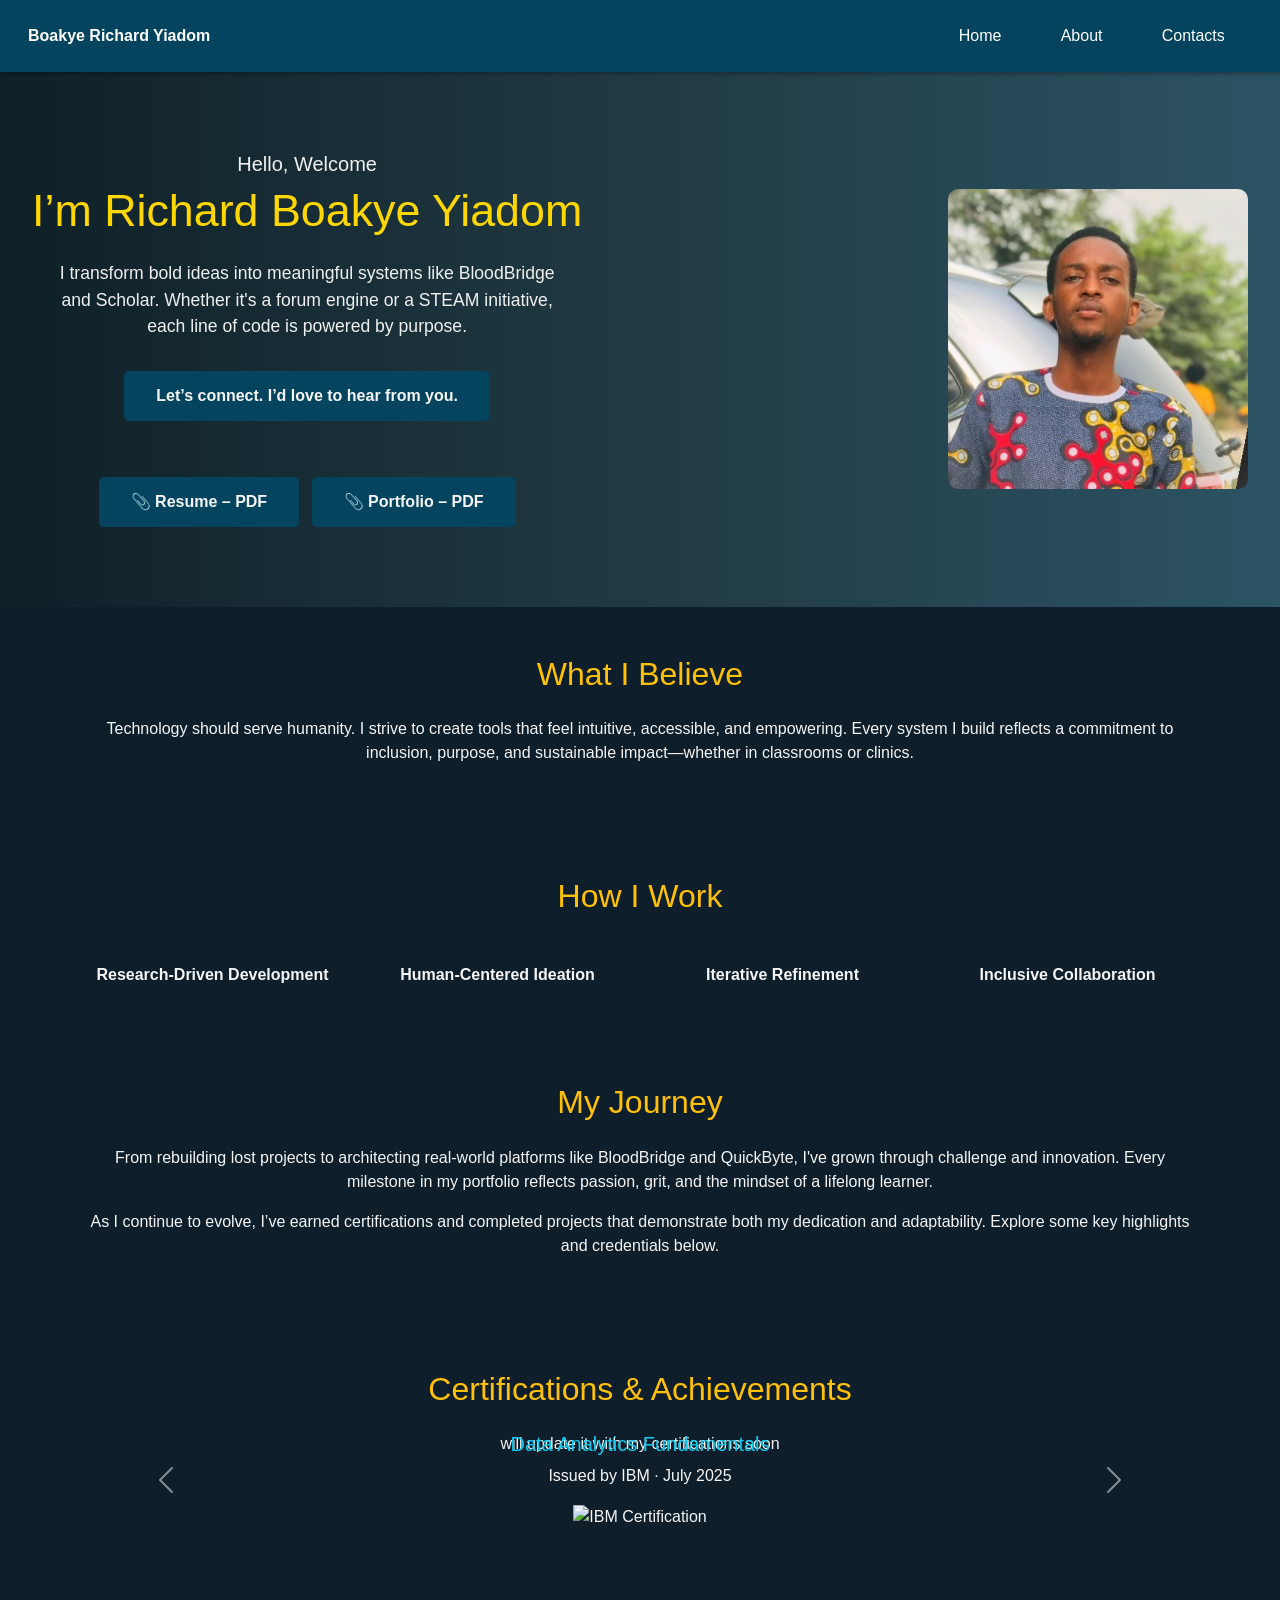
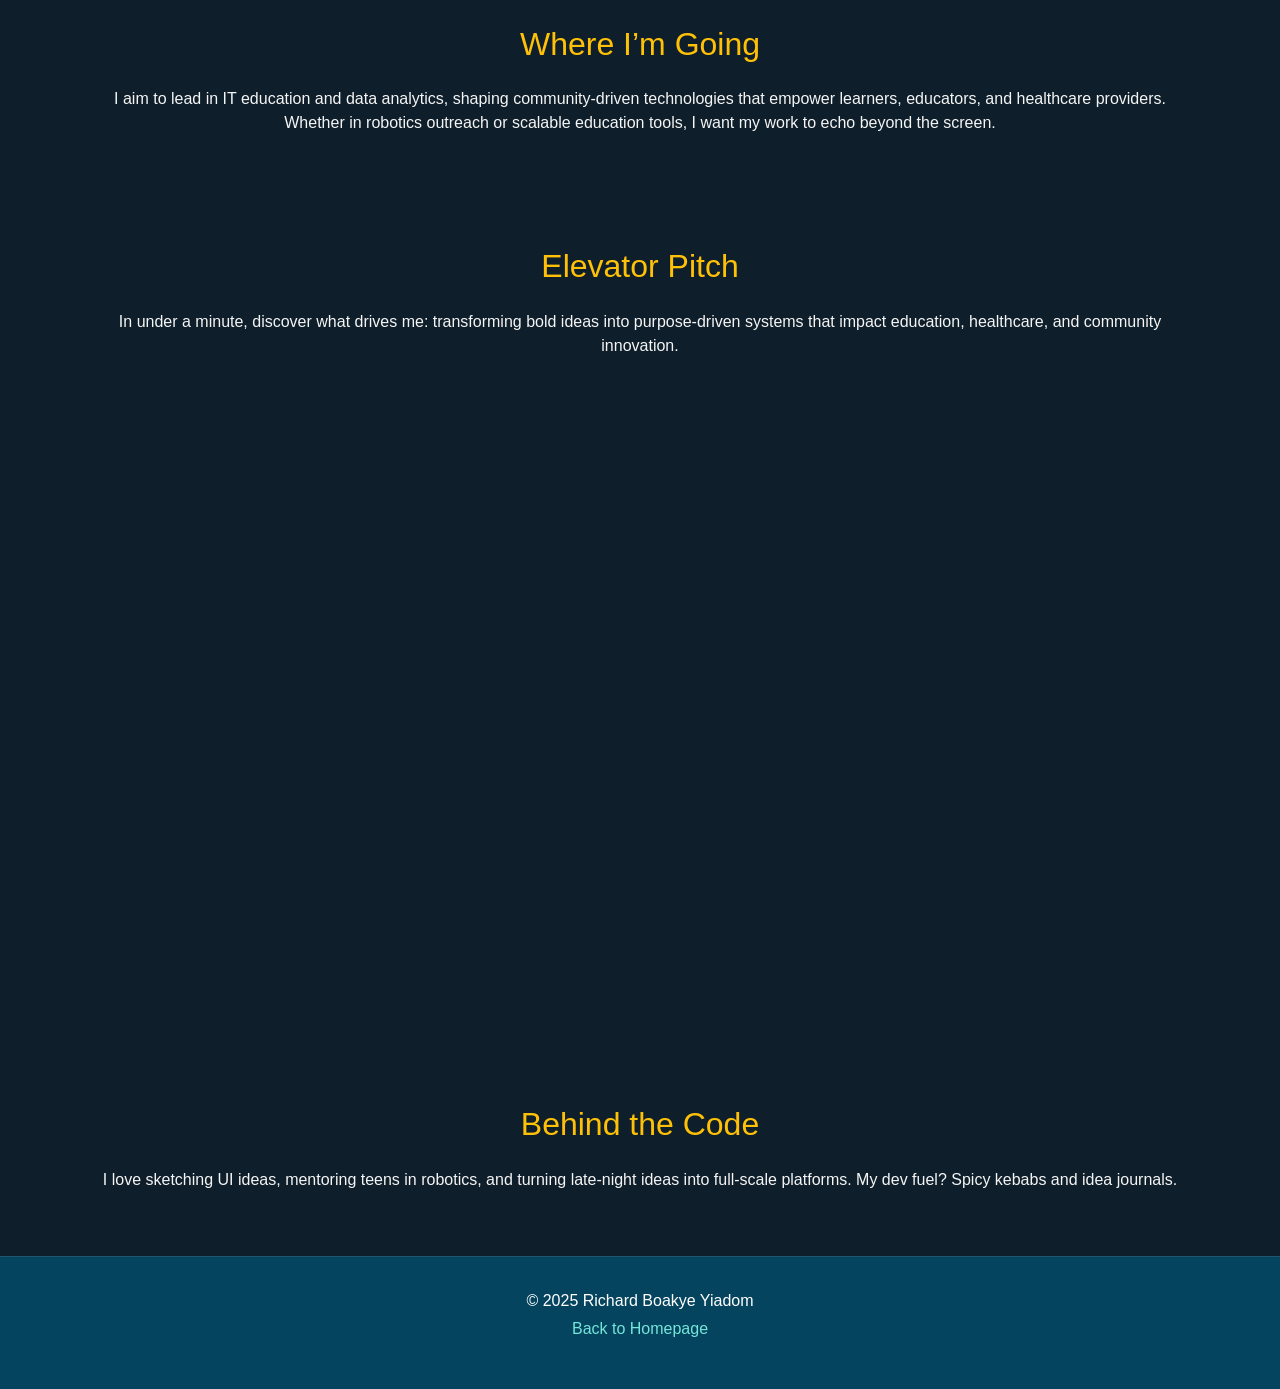
==== About.html @ fe591101 "Update About.html" ====
<!DOCTYPE html>
<html lang="en">
<head>
  <meta charset="UTF-8">
  <title>Richard Boakye Yiadom</title>
  <!-- Styles -->
  <link rel="stylesheet" href="style.css">
  <link rel="stylesheet" href="https://cdn.jsdelivr.net/npm/bootstrap@5.3.0/dist/css/bootstrap.min.css">
  <link rel="stylesheet" href="https://cdnjs.cloudflare.com/ajax/libs/font-awesome/6.0.0/css/all.min.css">
  <style>
    body {
      background-color: #0E1E2A;
      color: #F5F5F5;
      font-family: 'Segoe UI', sans-serif;
    }
    .navbar a {
      color: #F5F5F5;
      margin-right: 1.2em;
      text-decoration: none;
    }
    .hero {
      display: flex;
      justify-content: space-between;
      align-items: center;
      padding: 4em 2em;
      flex-wrap: wrap;
    }
    .hero img {
      max-width: 300px;
      border-radius: 10px;
    }
    .hero h1 {
      font-size: 2.8em;
      color: #FFD700;
    }
    .hero p {
      font-size: 1.1em;
      max-width: 500px;
    }
    .btn-custom {
      background-color: #FFD700;
      color: #0E1E2A;
      padding: 0.7em 1.5em;
      border: none;
      margin-top: 1em;
    }

    /* Consistent font family for the entire page */
body, h1, h2, h3, h4, h5, h6, p, button, a {
  font-family: 'Segoe UI', sans-serif;
}

/* Normalize font sizes */
h1 { font-size: 2.5rem; }
h2 { font-size: 2rem; }
h3 { font-size: 1.75rem; }
h4 { font-size: 1.5rem; }
h5 { font-size: 1.25rem; }
p, .lead { font-size: 1rem; }

/* Buttons and navbar links */
button, .btn-custom, .navbar a {
  font-size: 1rem;
}

  </style>
</head>

<body>
  <!-- Navigation Bar -->
  <nav class="navbar navbar-expand-lg" style="background-color: #05445E; padding: 1em;">
    <div class="container-fluid">
      <a class="navbar-brand text-white fw-bold" href="index.html">Boakye Richard Yiadom</a>
      <ul class="navbar-nav ms-auto d-flex flex-row gap-4">
        <li class="nav-item"><a class="nav-link text-white" href="index.html">Home</a></li>
        <li class="nav-item"><a class="nav-link text-white" href="About.html">About</a></li>
        <li class="nav-item"><a class="nav-link text-white" href="Contacts.html">Contacts</a></li>
      </ul>
    </div>
  </nav>
  
  <!-- Hero Section -->
<section class="hero" style="padding: 5em 2em; background: linear-gradient(to right, #0F2027, #203A43, #2C5364); color: #F0F0F0; text-align: center;">
  <div>
  <h5>Hello, Welcome</h5>
  <h1>I’m Richard Boakye Yiadom</h1>
  <p>I transform bold ideas into meaningful systems like BloodBridge and Scholar. Whether it's a forum engine or a STEAM initiative, each line of code is powered by purpose.</p>
  <a href="Contacts.html" class="btn btn-custom">Let’s connect. I’d love to hear from you.</a>

  
  <!-- Download Buttons -->
  <div style="margin-top: 1.5em;">
    <a href="downloads/Boakye Richard CV.pdf" class="btn btn-custom" download>
      📎 Resume – PDF
    </a>
    <a href="downloads/Richard_Yiadom_Portfolio.pdf" class="btn btn-custom ms-2" download>
      📎 Portfolio – PDF
    </a>
  </div>
</div>

    <div>
      <img src="images/profile_pic2.jpg" alt="Richard Boakye Yiadom">
    </div>
  </section>

  <section class="container py-5">
  <h2 class="text-warning text-center mb-4">What I Believe</h2>
  <p class="text-center">
    Technology should serve humanity. I strive to create tools that feel intuitive, accessible, and empowering. Every system I build reflects a commitment to inclusion, purpose, and sustainable impact—whether in classrooms or clinics.
  </p>
</section>
<!-- Load Feather Icons and Animate.css -->
<link rel="stylesheet" href="https://cdnjs.cloudflare.com/ajax/libs/animate.css/4.1.1/animate.min.css">
<script src="https://unpkg.com/feather-icons"></script>

<section class="container py-5">
  <h2 class="text-warning text-center mb-4">How I Work</h2>
  <div class="row text-center">
    <div class="col-md-3 animate__animated animate__fadeInUp">
      <i data-feather="search" style="width: 48px; height: 48px;" class="text-info mb-2"></i><br>
      <strong>Research-Driven Development</strong>
    </div>
    
    <div class="col-md-3 animate__animated animate__fadeInUp animate__delay-1s">
      <i data-feather="user" style="width: 48px; height: 48px;" class="text-info mb-2"></i><br>
      <strong>Human-Centered Ideation</strong>
    </div>

    <div class="col-md-3 animate__animated animate__fadeInUp animate__delay-2s">
      <i data-feather="tool" style="width: 48px; height: 48px;" class="text-info mb-2"></i><br>
      <strong>Iterative Refinement</strong>
    </div>
    <div class="col-md-3 animate__animated animate__fadeInUp animate__delay-3s">
      <i data-feather="users" style="width: 48px; height: 48px;" class="text-info mb-2"></i><br>
      <strong>Inclusive Collaboration</strong>
    </div>
  </div>
</section>



  <section class="container py-5">
  <h2 class="text-warning text-center mb-4">My Journey</h2>
  <p class="text-center">
    From rebuilding lost projects to architecting real-world platforms like BloodBridge and QuickByte, I've grown through challenge and innovation. Every milestone in my portfolio reflects passion, grit, and the mindset of a lifelong learner.
  </p>
  <p class="text-center mt-3">
    As I continue to evolve, I’ve earned certifications and completed projects that demonstrate both my dedication and adaptability. Explore some key highlights and credentials below.
  </p>
</section>

  <section class="container py-5">
  <h2 class="text-warning text-center mb-4">Certifications & Achievements</h2>
  <div id="certCarousel" class="carousel slide" data-bs-ride="carousel">
    <div class="carousel-inner text-center">

      <!-- Certification 1 -->
      <div class="carousel-item active">
        <h5 class="text-info">Data Analytics Fundamentals</h5>
        <p>Issued by IBM · July 2025</p>
        <img src="images/ibm-cert.png" alt="IBM Certification" style="max-height: 150px;">
      </div>

      <!-- Certification 2 -->
      <div class="carousel-item">
        <h5 class="text-info">Responsive Web Design</h5>
        <p>Issued by FreeCodeCamp · June 2025</p>
        <img src="images/fcc-cert.png" alt="FreeCodeCamp Certification" style="max-height: 150px;">
      </div>

      <!-- Certification 3 -->
      <div class="carousel-item">
        <h5 class="text-info">Power BI for Beginners</h5>
        <p>Issued by Microsoft · May 2025</p>
        <img src="images/ms-cert.png" alt="Microsoft Certification" style="max-height: 150px;">
      </div>

<!-- Certifications -->  will update it with my certifications soon


      
    </div>

    <!-- Carousel controls -->
    <button class="carousel-control-prev" type="button" data-bs-target="#certCarousel" data-bs-slide="prev">
      <span class="carousel-control-prev-icon"></span>
    </button>
    <button class="carousel-control-next" type="button" data-bs-target="#certCarousel" data-bs-slide="next">
      <span class="carousel-control-next-icon"></span>
    </button>
  </div>
</section>


  
<section class="container py-5">
  <h2 class="text-warning text-center mb-4">Where I’m Going</h2>
  <p class="text-center">
    I aim to lead in IT education and data analytics, shaping community-driven technologies that empower learners, educators, and healthcare providers. Whether in robotics outreach or scalable education tools, I want my work to echo beyond the screen.
  </p>
</section>

<section class="container py-5 text-center">
  <h2 class="text-warning mb-4">Elevator Pitch</h2>
  <p class="lead mb-4">
    In under a minute, discover what drives me: transforming bold ideas into purpose-driven systems that impact education, healthcare, and community innovation.
  </p>
  <div class="ratio ratio-16x9">
    <iframe 
      src="https://www.youtube.com/embed/YOUR_VIDEO_ID" 
      title="Elevator Pitch Video" 
      frameborder="0" 
      allow="accelerometer; autoplay; clipboard-write; encrypted-media; gyroscope; picture-in-picture" 
      allowfullscreen>
    </iframe>
  </div>
</section>


  <section class="container py-5 text-center">
  <h2 class="text-warning mb-4">Behind the Code</h2>
  <p>I love sketching UI ideas, mentoring teens in robotics, and turning late-night ideas into full-scale platforms. My dev fuel? Spicy kebabs and idea journals.</p>
</section>

  <!-- Footer -->
  <footer style="background-color: #05445E; color: white; text-align: center; padding: 2em;">
    <p class="mb-1">&copy; 2025 Richard Boakye Yiadom</p>
    <p><a href="index.html" style="color: #75E6DA;">Back to Homepage</a></p>
  </footer>

  <!-- Activate Feather Icons -->
<script>
  feather.replace();
</script>
</body>
</html>
---- style.css ----
/* General Layout */
body {
  background-color: #0E1E2A;
  color: #F5F5F5;
  font-family: 'Segoe UI', sans-serif;
  margin: 0;
  padding: 0;
}

/* Navigation Bar */
.navbar {
  background-color: #1A1A2E;
  padding: 1em 2em;
  display: flex;
  justify-content: space-between;
  align-items: center;
  box-shadow: 0 2px 4px rgba(0,0,0,0.3);
}

.navbar h2 {
  color: #FFD700;
  font-size: 1.6em;
  margin: 0;
}

.navbar ul {
  display: flex;
  list-style: none;
  gap: 1.5em;
  margin: 0;
  padding: 0;
}

.navbar a {
  color: #F5F5F5;
  text-decoration: none;
  font-weight: 500;
  transition: color 0.3s ease;
}

.navbar a:hover {
  color: #FFD700;
}

/* Hero Section */
.hero {
  display: flex;
  justify-content: space-between;
  align-items: center;
  flex-wrap: wrap;
  padding: 4em 2em;
  background: linear-gradient(to right, #D4F1F4, #75E6DA);
  color: #05445E;
  text-align: center;
}

.hero h1 {
  font-size: 2.8em;
  margin-bottom: 0.5em;
  color: #05445E;
}

.hero p {
  font-size: 1.2em;
  max-width: 700px;
  margin: auto;
}

.hero a.btn-custom {
  background-color: #05445E;
  color: #F5F5F5;
  padding: 0.8em 2em;
  border-radius: 5px;
  font-weight: 600;
  margin-top: 2em;
  display: inline-block;
  text-decoration: none;
  transition: background-color 0.3s ease;
}

.hero a.btn-custom:hover {
  background-color: #022f3f;
}

/* Projects Section */
.projects {
  padding: 4em 2em;
}

.projects h2 {
  color: #FFD700;
  margin-bottom: 2em;
}

.card {
  background-color: #112D4E;
  color: #F5F5F5;
}

.card .btn-outline-primary {
  color: #FFD700;
  border-color: #FFD700;
}

.card .btn-outline-primary:hover {
  background-color: #FFD700;
  color: #0E1E2A;
}

/* Skills Section */
.skills {
  padding: 3em 2em;
  background-color: #0E1E2A;
}

.skills h2 {
  color: #FFD700;
  margin-bottom: 1em;
}

.skills div span {
  display: inline-block;
  margin: 0.5em 1em;
  padding: 0.5em 1.2em;
  background-color: #1A1A2E;
  border-radius: 5px;
  font-weight: 500;
}

/* Footer */
footer {
  background-color: #1A1A2E;
  color: #F5F5F5;
  text-align: center;
  padding: 2em 1em;
  border-top: 1px solid rgba(255,255,255,0.1);
}

footer a {
  color: #75E6DA;
  text-decoration: none;
}

footer a:hover {
  color: #FFD700;
}

.social-icons a {
  color: #F5F5F5;
  margin: 0 0.6em;
  font-size: 1.2em;
  transition: color 0.3s ease;
}

.social-icons a:hover {
  color: #FFD700;
}
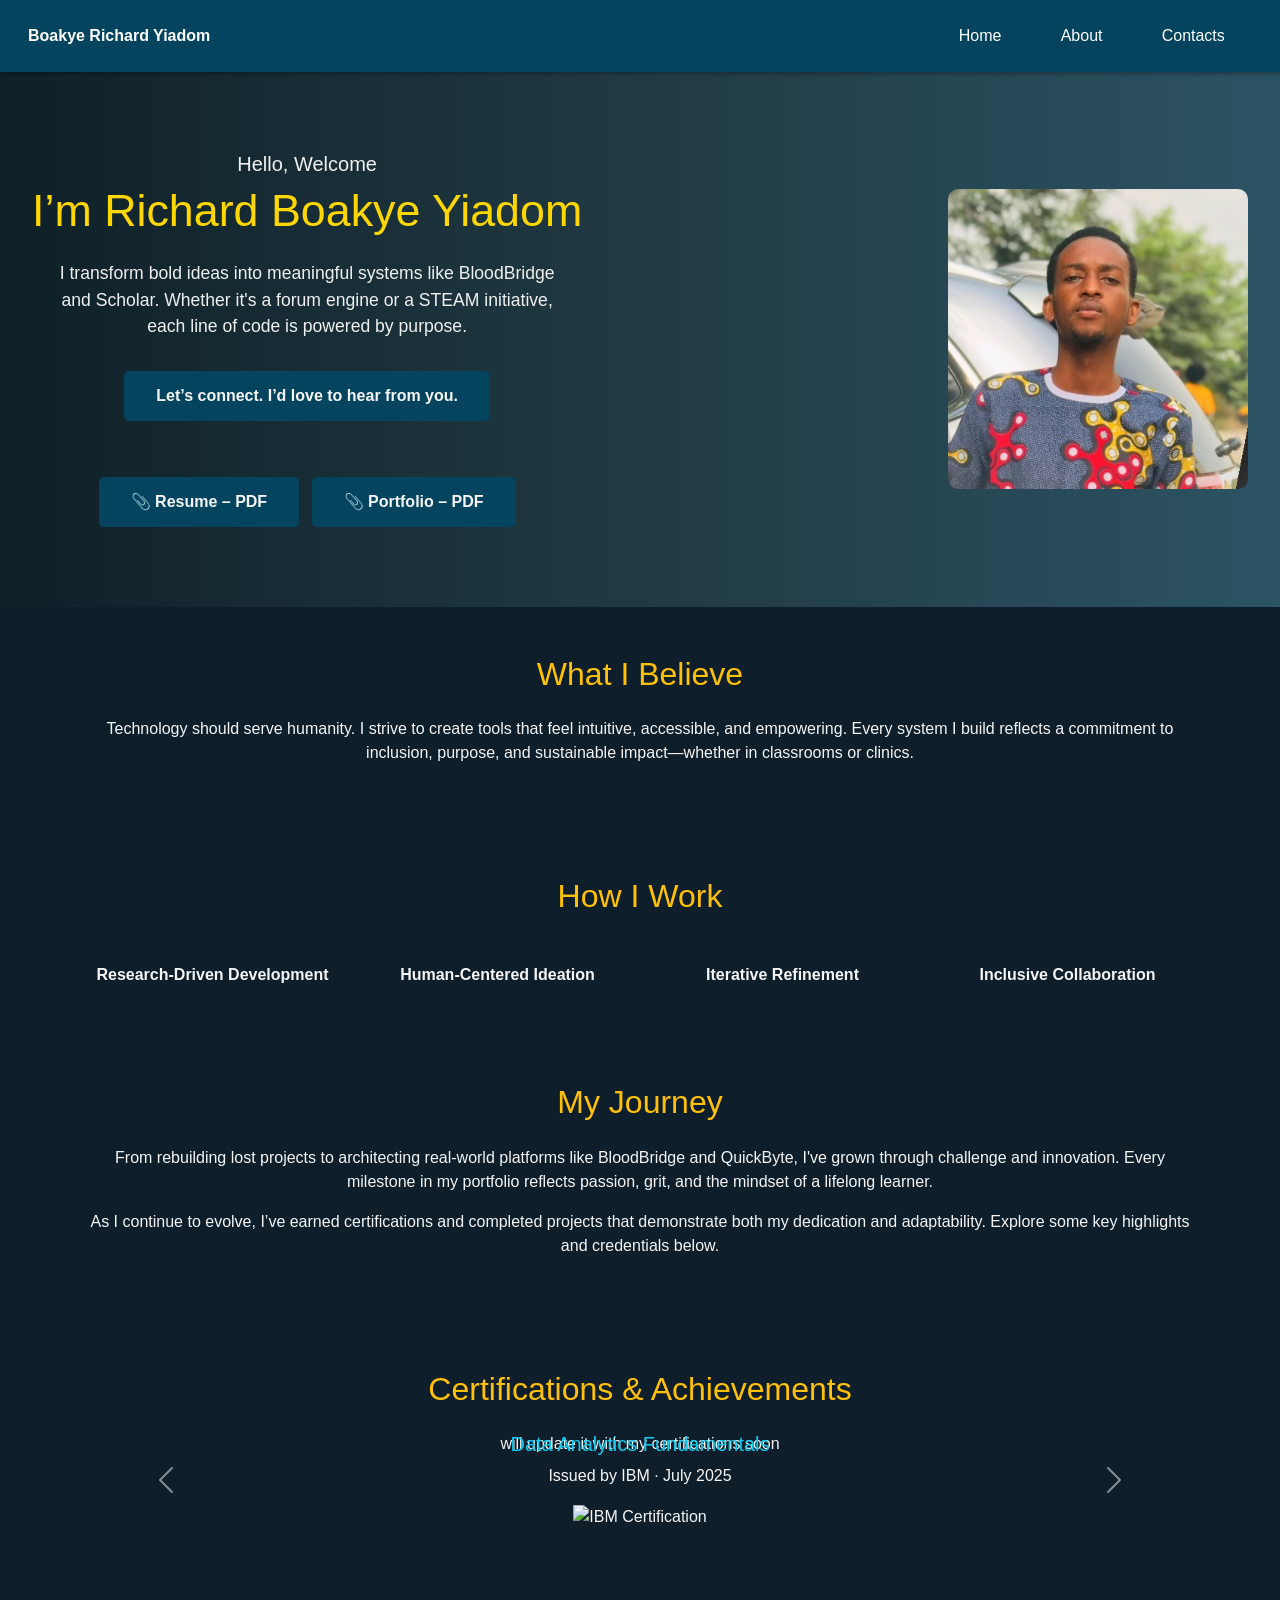
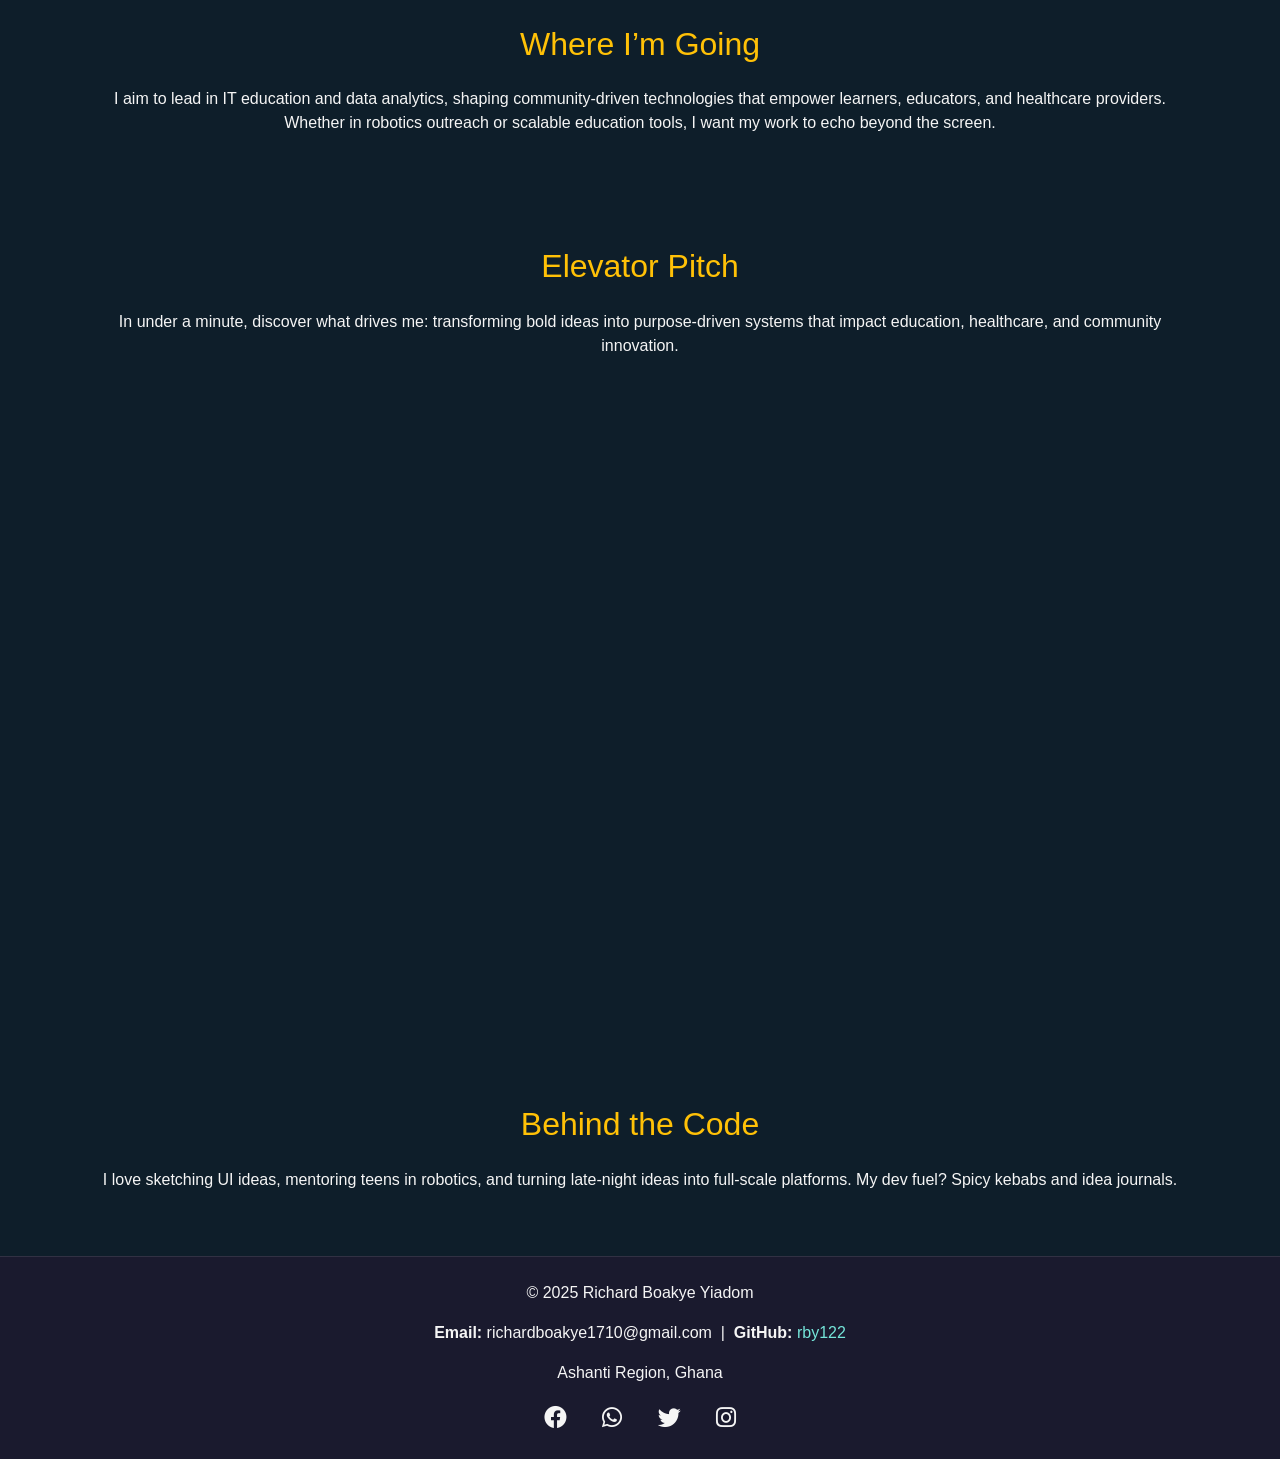
==== commit 153c3d41: "Update About.html" ====
--- a/About.html
+++ b/About.html
@@ -224,10 +224,27 @@
 </section>
 
   <!-- Footer -->
-  <footer style="background-color: #05445E; color: white; text-align: center; padding: 2em;">
-    <p class="mb-1">&copy; 2025 Richard Boakye Yiadom</p>
-    <p><a href="index.html" style="color: #75E6DA;">Back to Homepage</a></p>
-  </footer>
+ <footer class="text-center py-4" style="font-family: 'Segoe UI', sans-serif; font-size: 1rem;">
+  <p>&copy; 2025 Richard Boakye Yiadom</p>
+
+  <p>
+    <strong><i data-feather="mail"></i> Email:</strong> richardboakye1710@gmail.com &nbsp;|&nbsp;
+    <strong><i data-feather="github"></i> GitHub:</strong> 
+    <a href="https://github.com/rby122" target="_blank" style="text-decoration: none;">rby122</a>
+  </p>
+
+  <p>
+    <i data-feather="map-pin"></i> Ashanti Region, Ghana
+  </p>
+
+  <div class="social-icons mt-3" style="font-size: 1.2rem;">
+    <a href="https://facebook.com/YourProfile" target="_blank" class="me-3"><i class="fab fa-facebook"></i></a>
+    <a href="https://wa.me/233596833199" target="_blank" class="me-3"><i class="fab fa-whatsapp"></i></a>
+    <a href="https://x.com/YourProfile" target="_blank" class="me-3"><i class="fab fa-twitter"></i></a>
+    <a href="https://instagram.com/YourProfile" target="_blank"><i class="fab fa-instagram"></i></a>
+  </div>
+</footer>
+
 
   <!-- Activate Feather Icons -->
 <script>
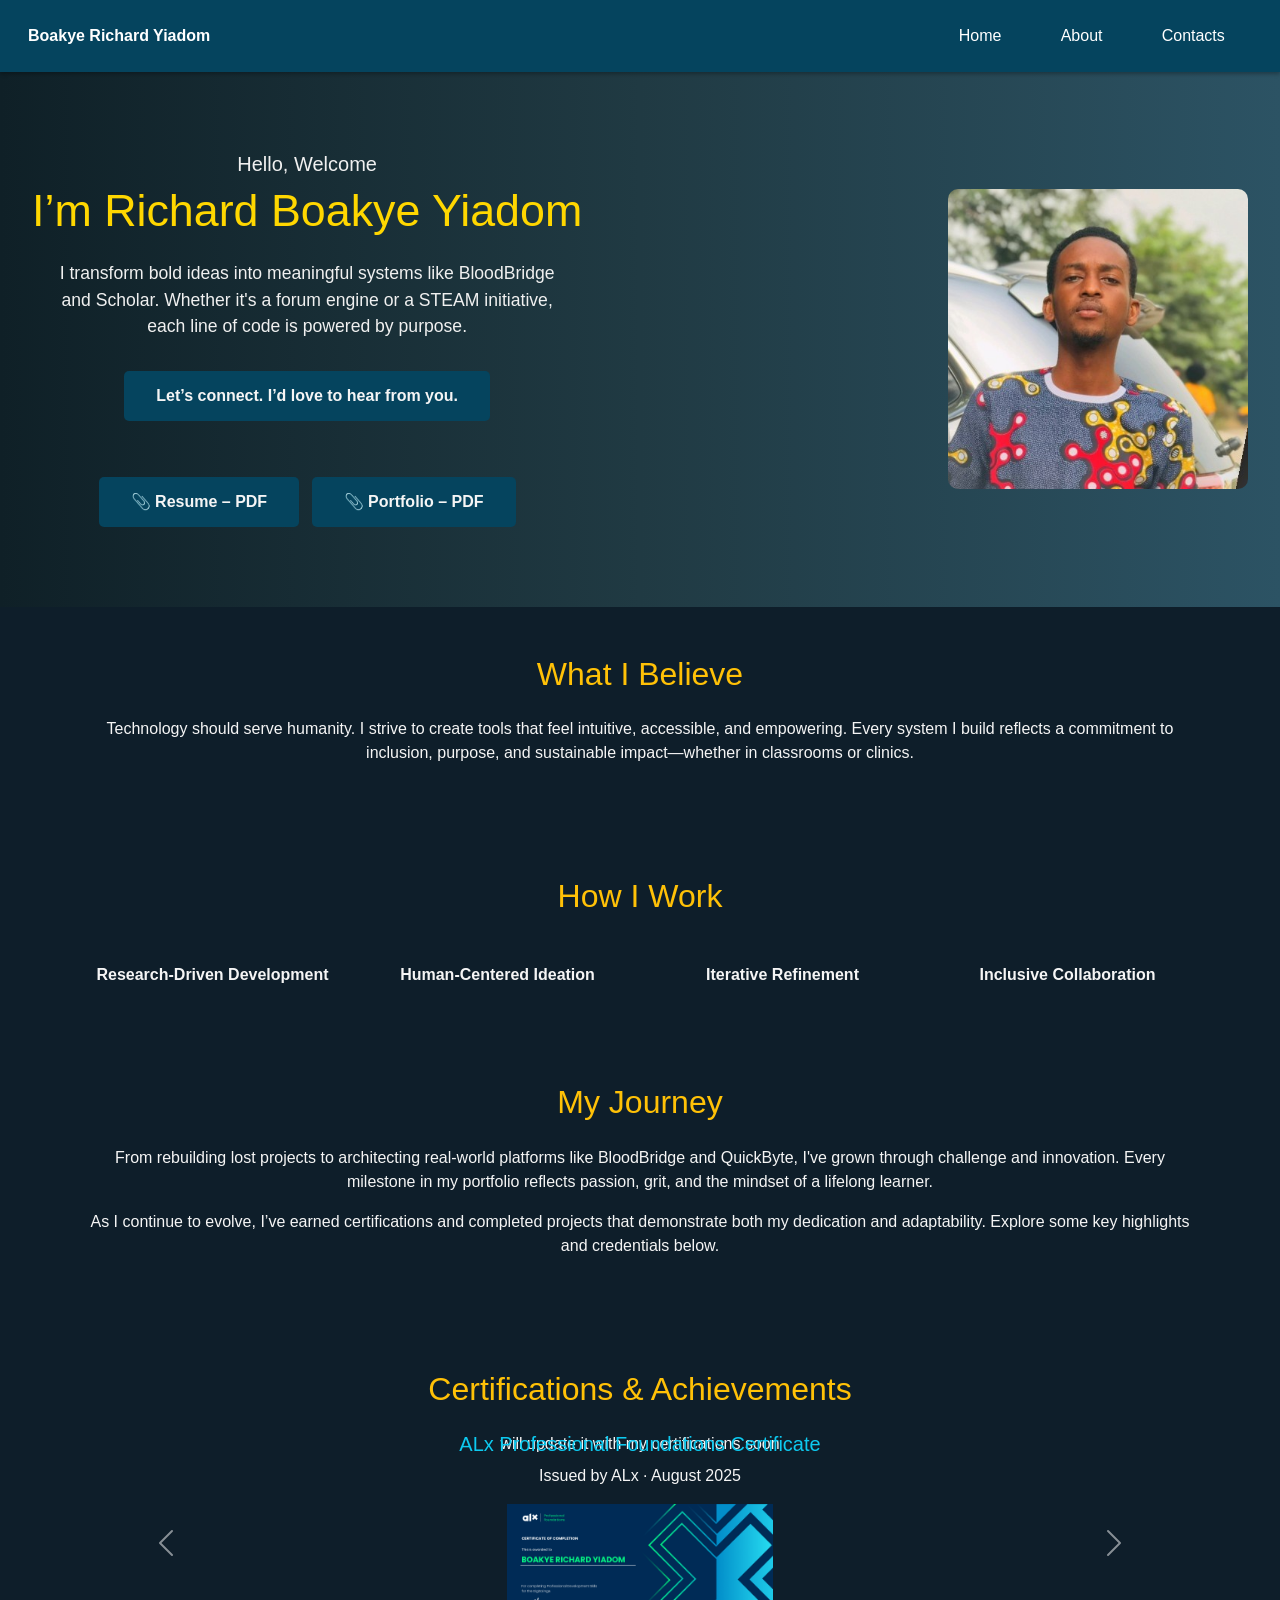
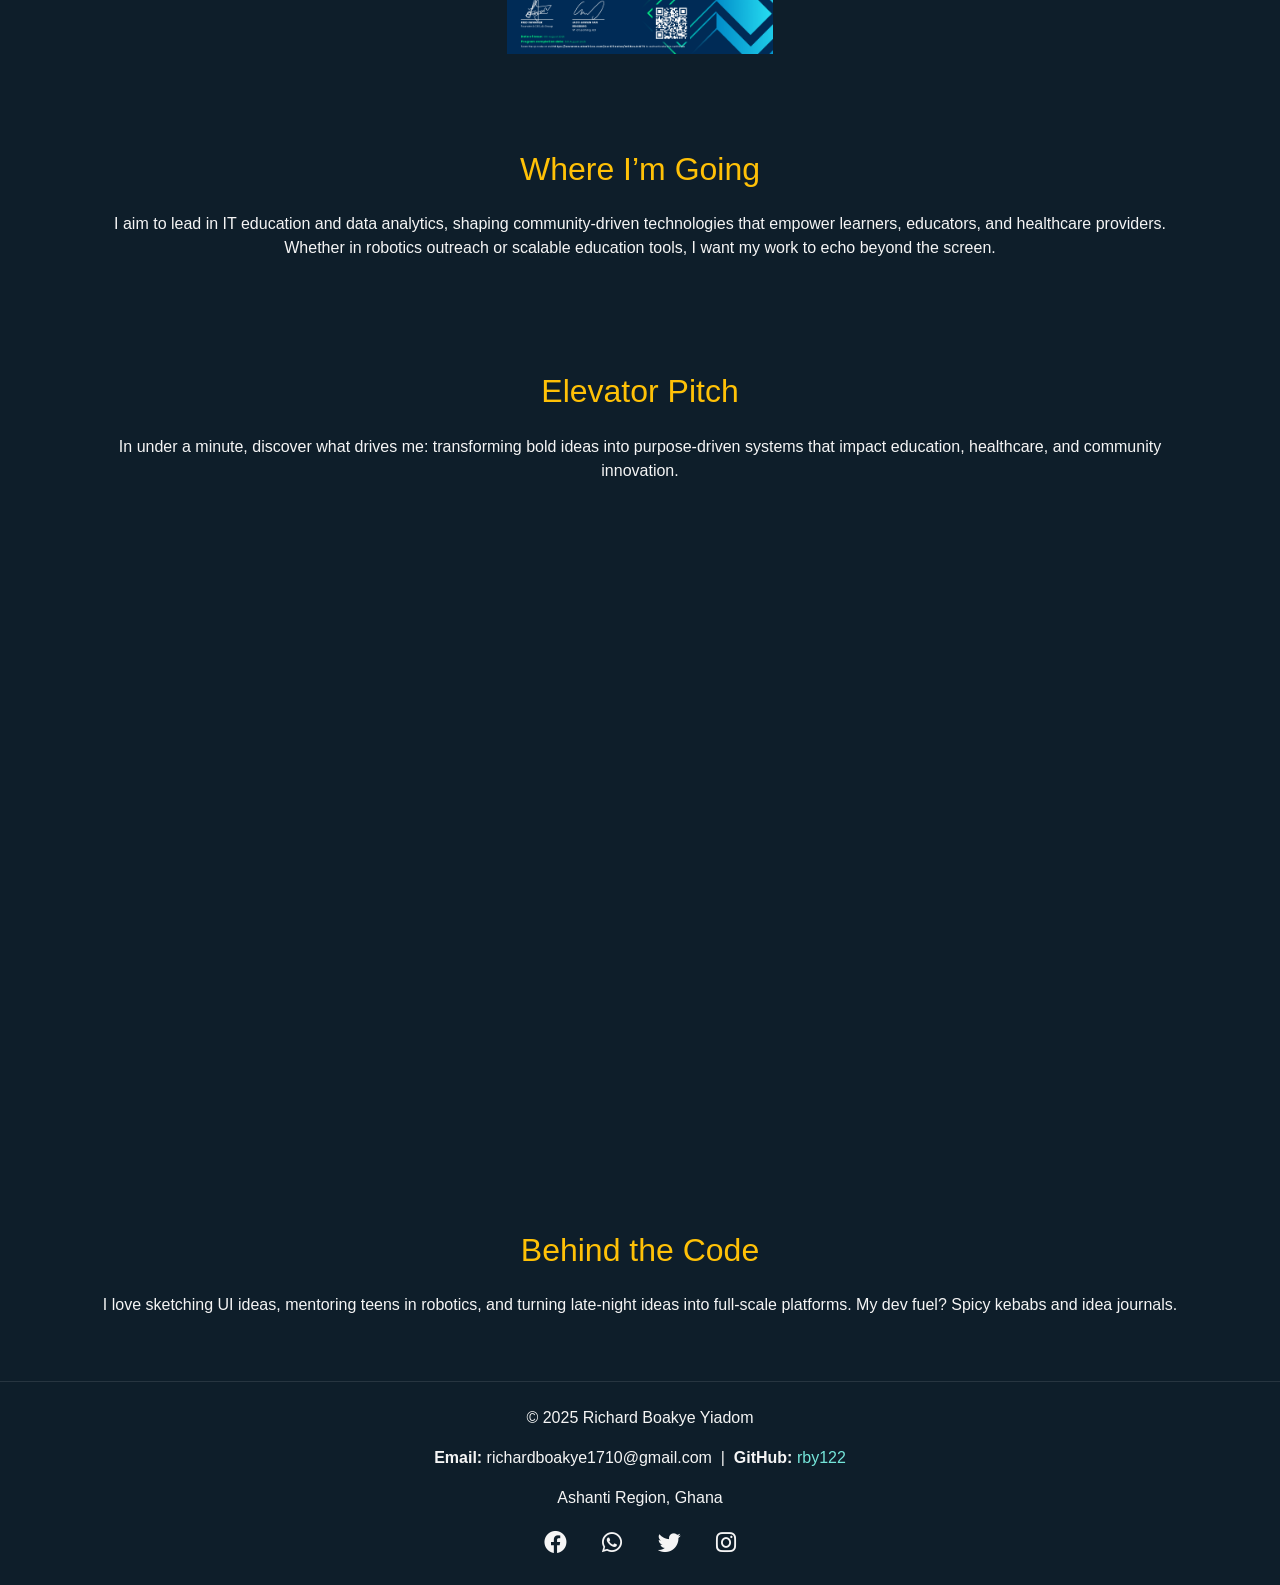
==== commit 8892edfb: "Update About.html" ====
--- a/About.html
+++ b/About.html
@@ -157,9 +157,9 @@
 
       <!-- Certification 1 -->
       <div class="carousel-item active">
-        <h5 class="text-info">Data Analytics Fundamentals</h5>
-        <p>Issued by IBM · July 2025</p>
-        <img src="images/ibm-cert.png" alt="IBM Certification" style="max-height: 150px;">
+        <h5 class="text-info">ALx Professional Foundations Certificate</h5>
+        <p>Issued by ALx · August 2025</p>
+        <img src="images/professional-foundations-certificate.png" alt="ALx Professional Foundations Certificate" style="max-height: 150px;">
       </div>
 
       <!-- Certification 2 -->
@@ -207,14 +207,7 @@
     In under a minute, discover what drives me: transforming bold ideas into purpose-driven systems that impact education, healthcare, and community innovation.
   </p>
   <div class="ratio ratio-16x9">
-    <iframe 
-      src="https://www.youtube.com/embed/YOUR_VIDEO_ID" 
-      title="Elevator Pitch Video" 
-      frameborder="0" 
-      allow="accelerometer; autoplay; clipboard-write; encrypted-media; gyroscope; picture-in-picture" 
-      allowfullscreen>
-    </iframe>
-  </div>
+    <iframe width="714" height="404" src="https://www.youtube.com/embed/EO0MyFGqqxA" title="" frameborder="0" allow="accelerometer; autoplay; clipboard-write; encrypted-media; gyroscope; picture-in-picture; web-share" referrerpolicy="strict-origin-when-cross-origin" allowfullscreen></iframe>
 </section>
 
 
--- a/style.css
+++ b/style.css
@@ -127,9 +127,8 @@
   font-weight: 500;
 }
 
-/* Footer */
 footer {
-  background-color: #1A1A2E;
+  background-color: #0E1E2A; /* Dark navy for depth */
   color: #F5F5F5;
   text-align: center;
   padding: 2em 1em;
@@ -137,12 +136,12 @@
 }
 
 footer a {
-  color: #75E6DA;
+  color: #75E6DA; /* Aqua accent for clickable links */
   text-decoration: none;
 }
 
 footer a:hover {
-  color: #FFD700;
+  color: #FFD700; /* Gold highlight on hover */
 }
 
 .social-icons a {
@@ -155,3 +154,15 @@
 .social-icons a:hover {
   color: #FFD700;
 }
+
+
+.social-icons a {
+  color: #F5F5F5;
+  margin: 0 0.6em;
+  font-size: 1.2em;
+  transition: color 0.3s ease;
+}
+
+.social-icons a: hover {
+  color: #FFD700;
+}
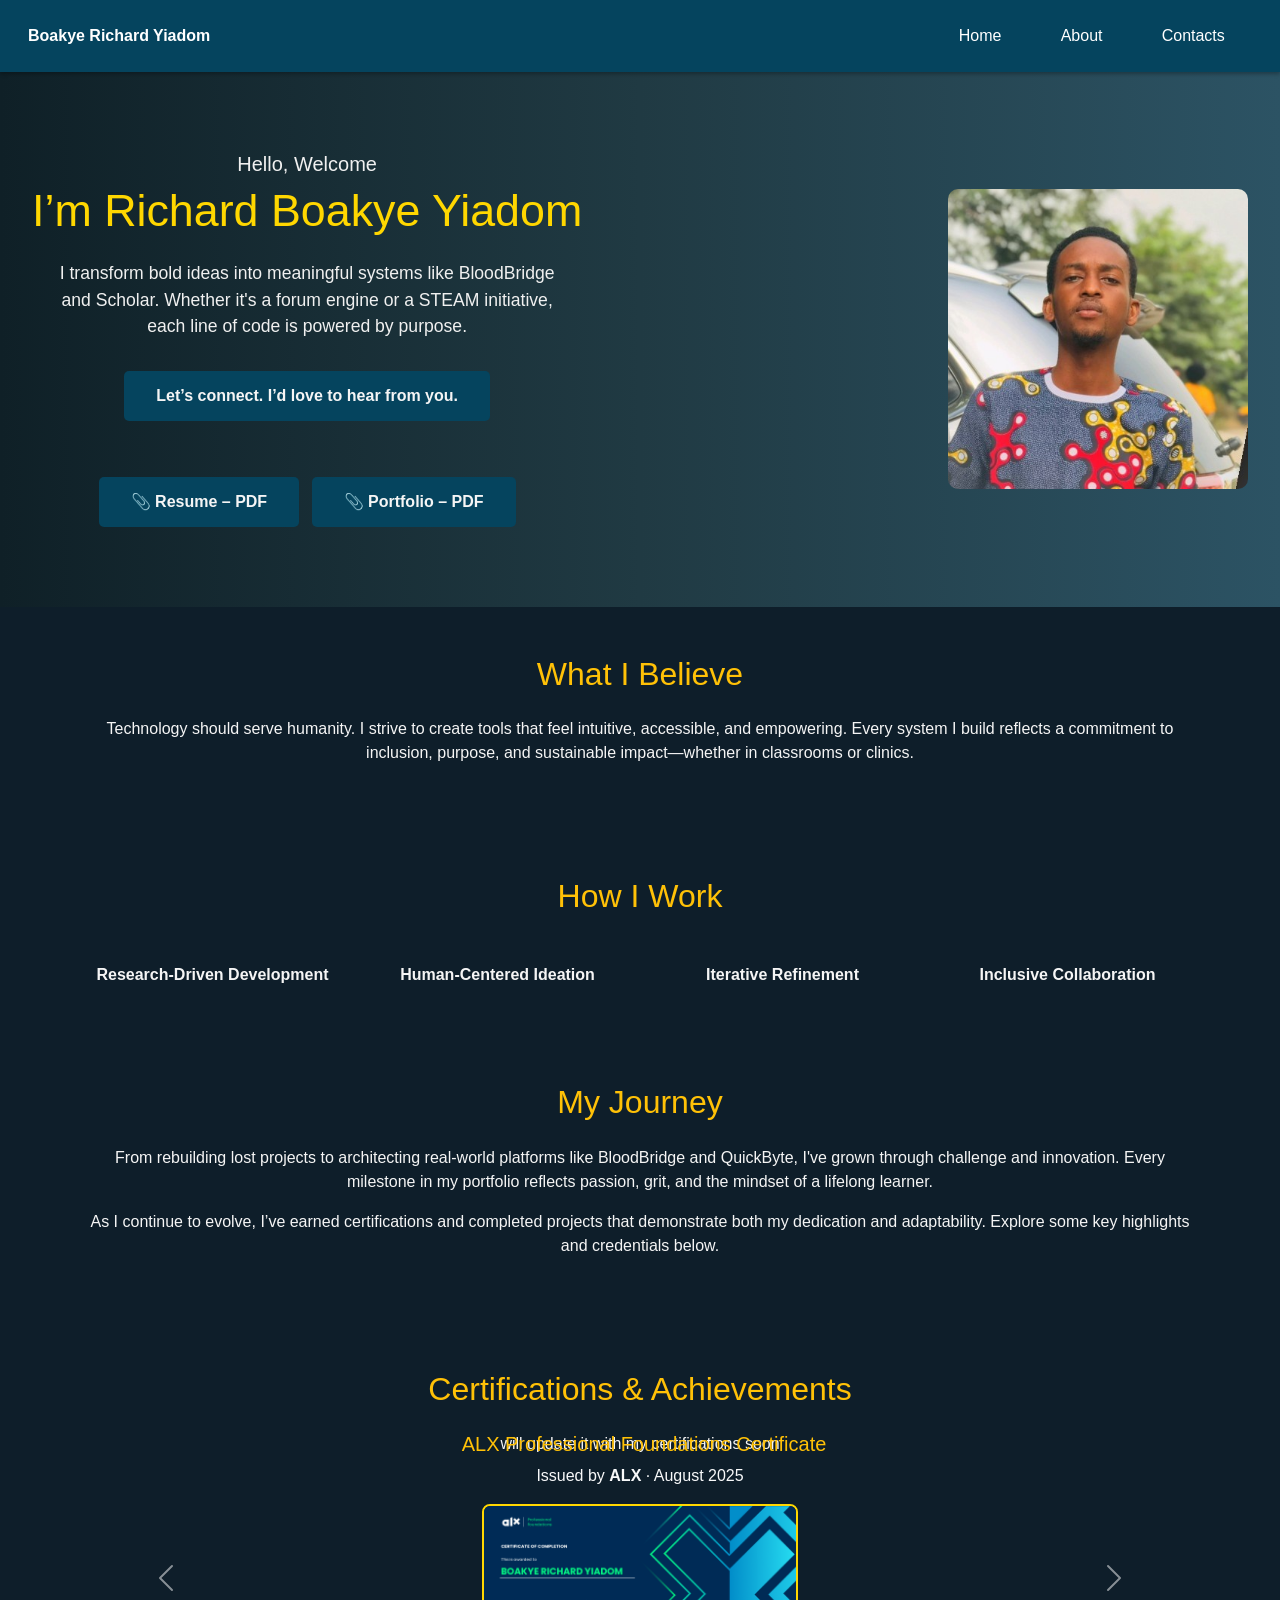
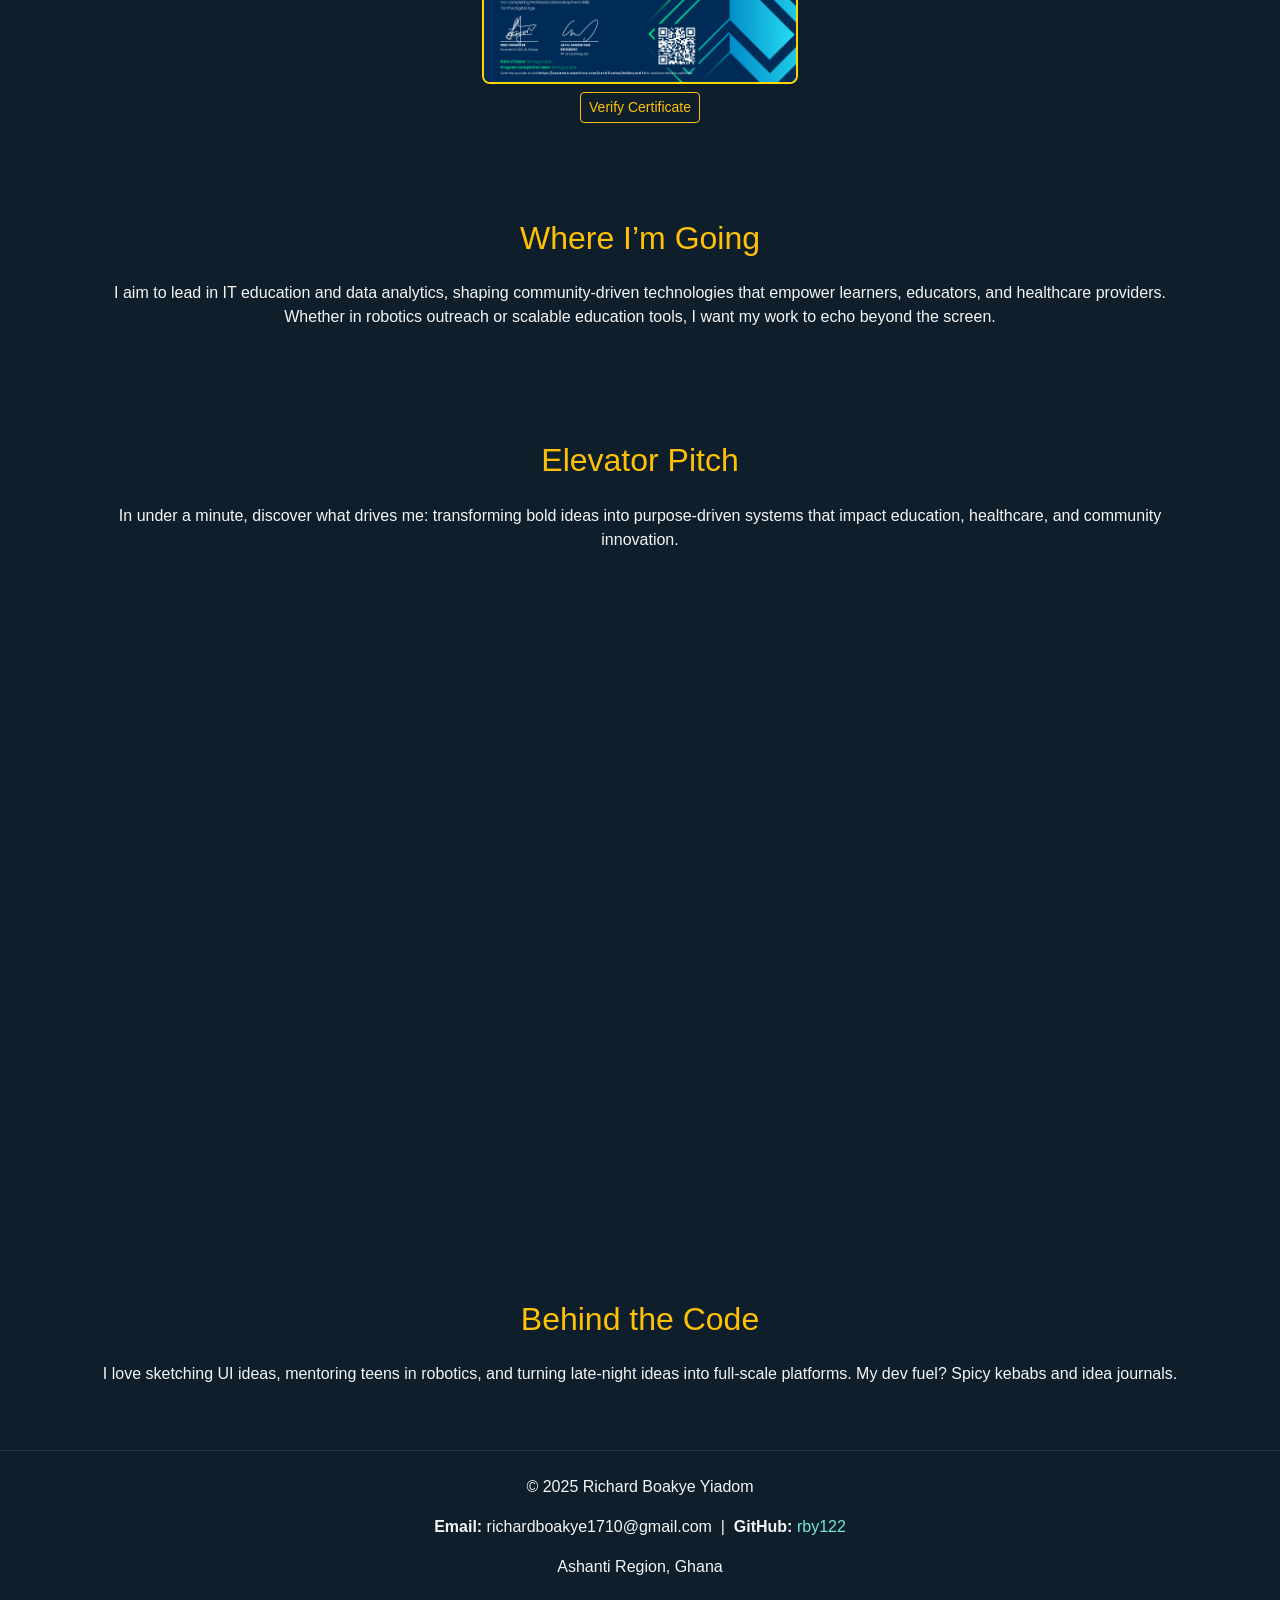
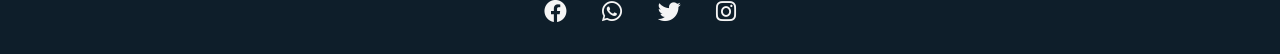
==== commit b4e3d343: "Update About.html" ====
--- a/About.html
+++ b/About.html
@@ -156,11 +156,23 @@
     <div class="carousel-inner text-center">
 
       <!-- Certification 1 -->
-      <div class="carousel-item active">
-        <h5 class="text-info">ALx Professional Foundations Certificate</h5>
-        <p>Issued by ALx · August 2025</p>
-        <img src="images/professional-foundations-certificate.png" alt="ALx Professional Foundations Certificate" style="max-height: 150px;">
-      </div>
+     <!-- Certification 1 -->
+<div class="carousel-item active text-center">
+  <h5 class="text-warning mb-2">
+    <i data-feather="award" class="me-2"></i> ALX Professional Foundations Certificate
+  </h5>
+  <p class="text-light mb-3">Issued by <strong>ALX</strong> · August 2025</p>
+  <img src="images/professional-foundations-certificate.png" 
+       alt="ALX Professional Foundations Certificate" 
+       style="max-height: 180px; border: 2px solid #FFD700; border-radius: 8px;">
+  <div class="mt-2">
+    <a href="https://savanna.alxafrica.com/certificates/m56csJnGTS" 
+       target="_blank" rel="noopener noreferrer" 
+       class="btn btn-outline-warning btn-sm">
+      Verify Certificate
+    </a>
+  </div>
+</div>
 
       <!-- Certification 2 -->
       <div class="carousel-item">
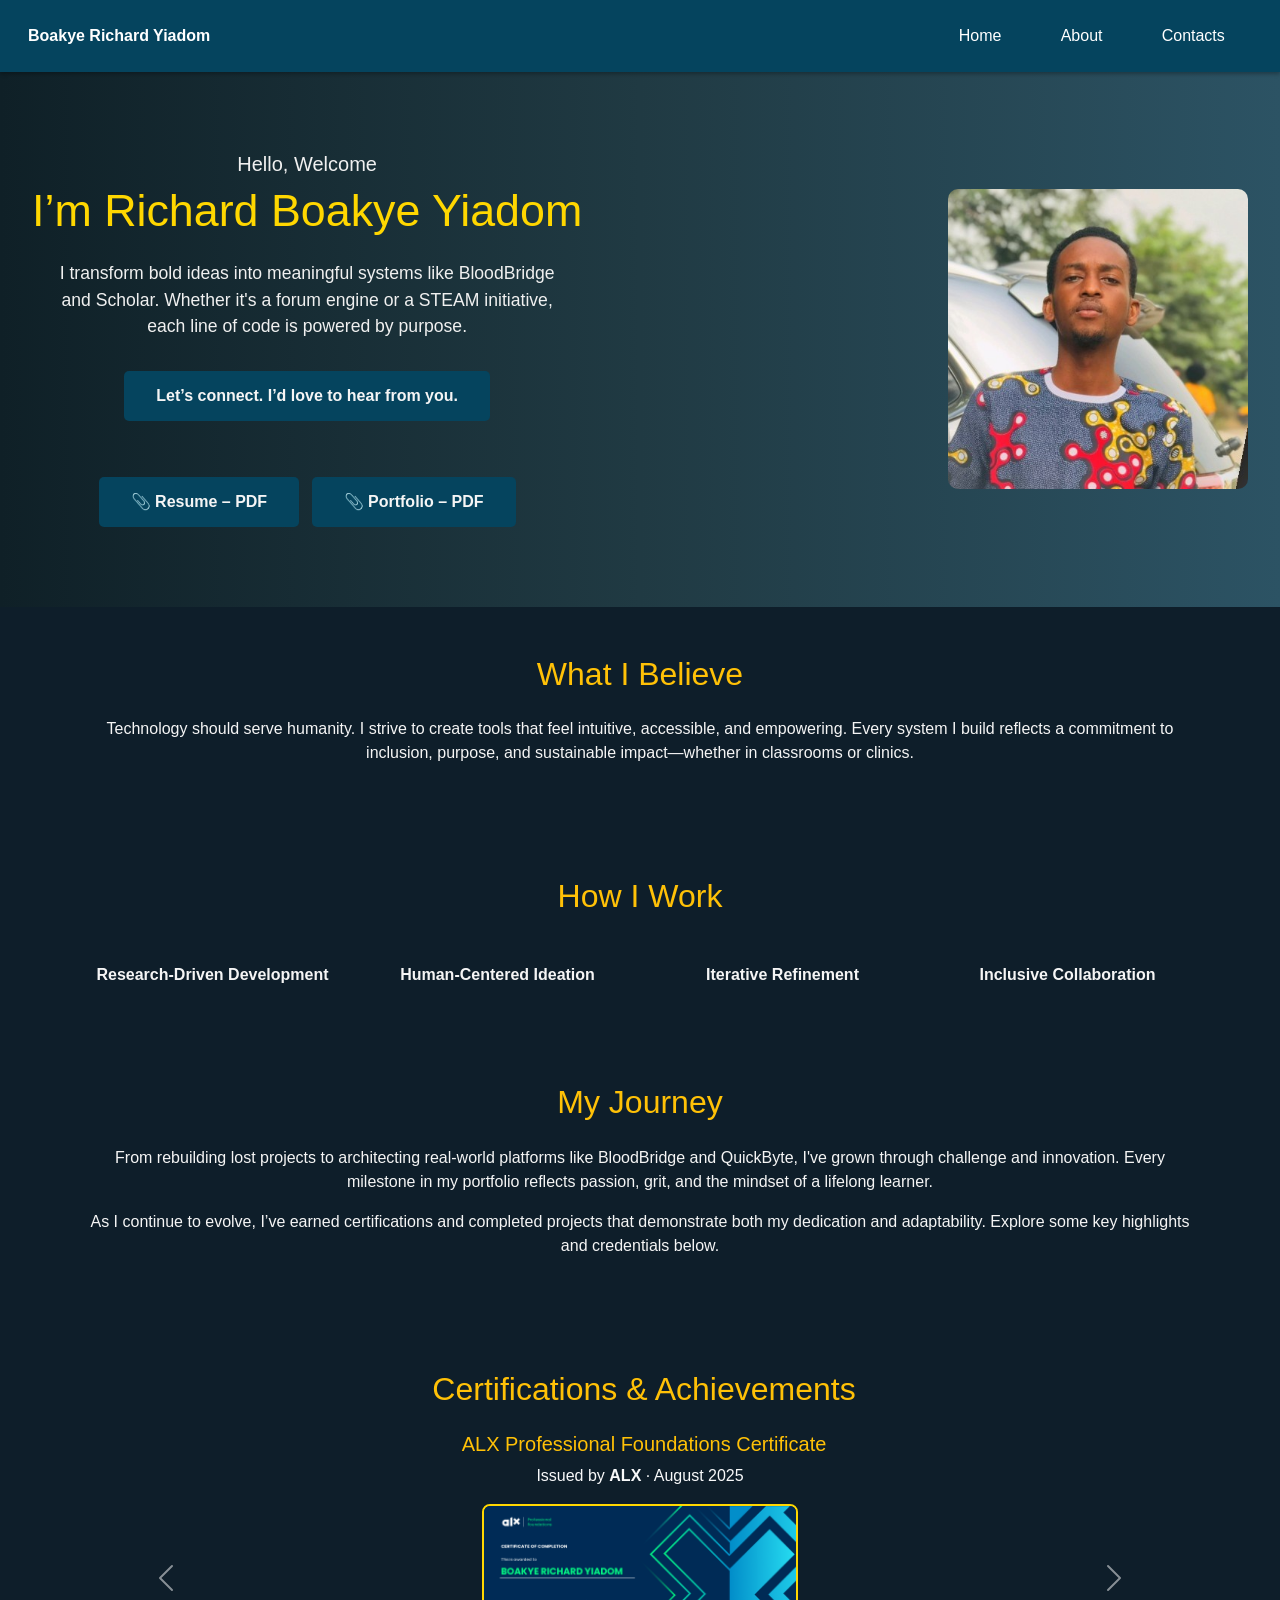
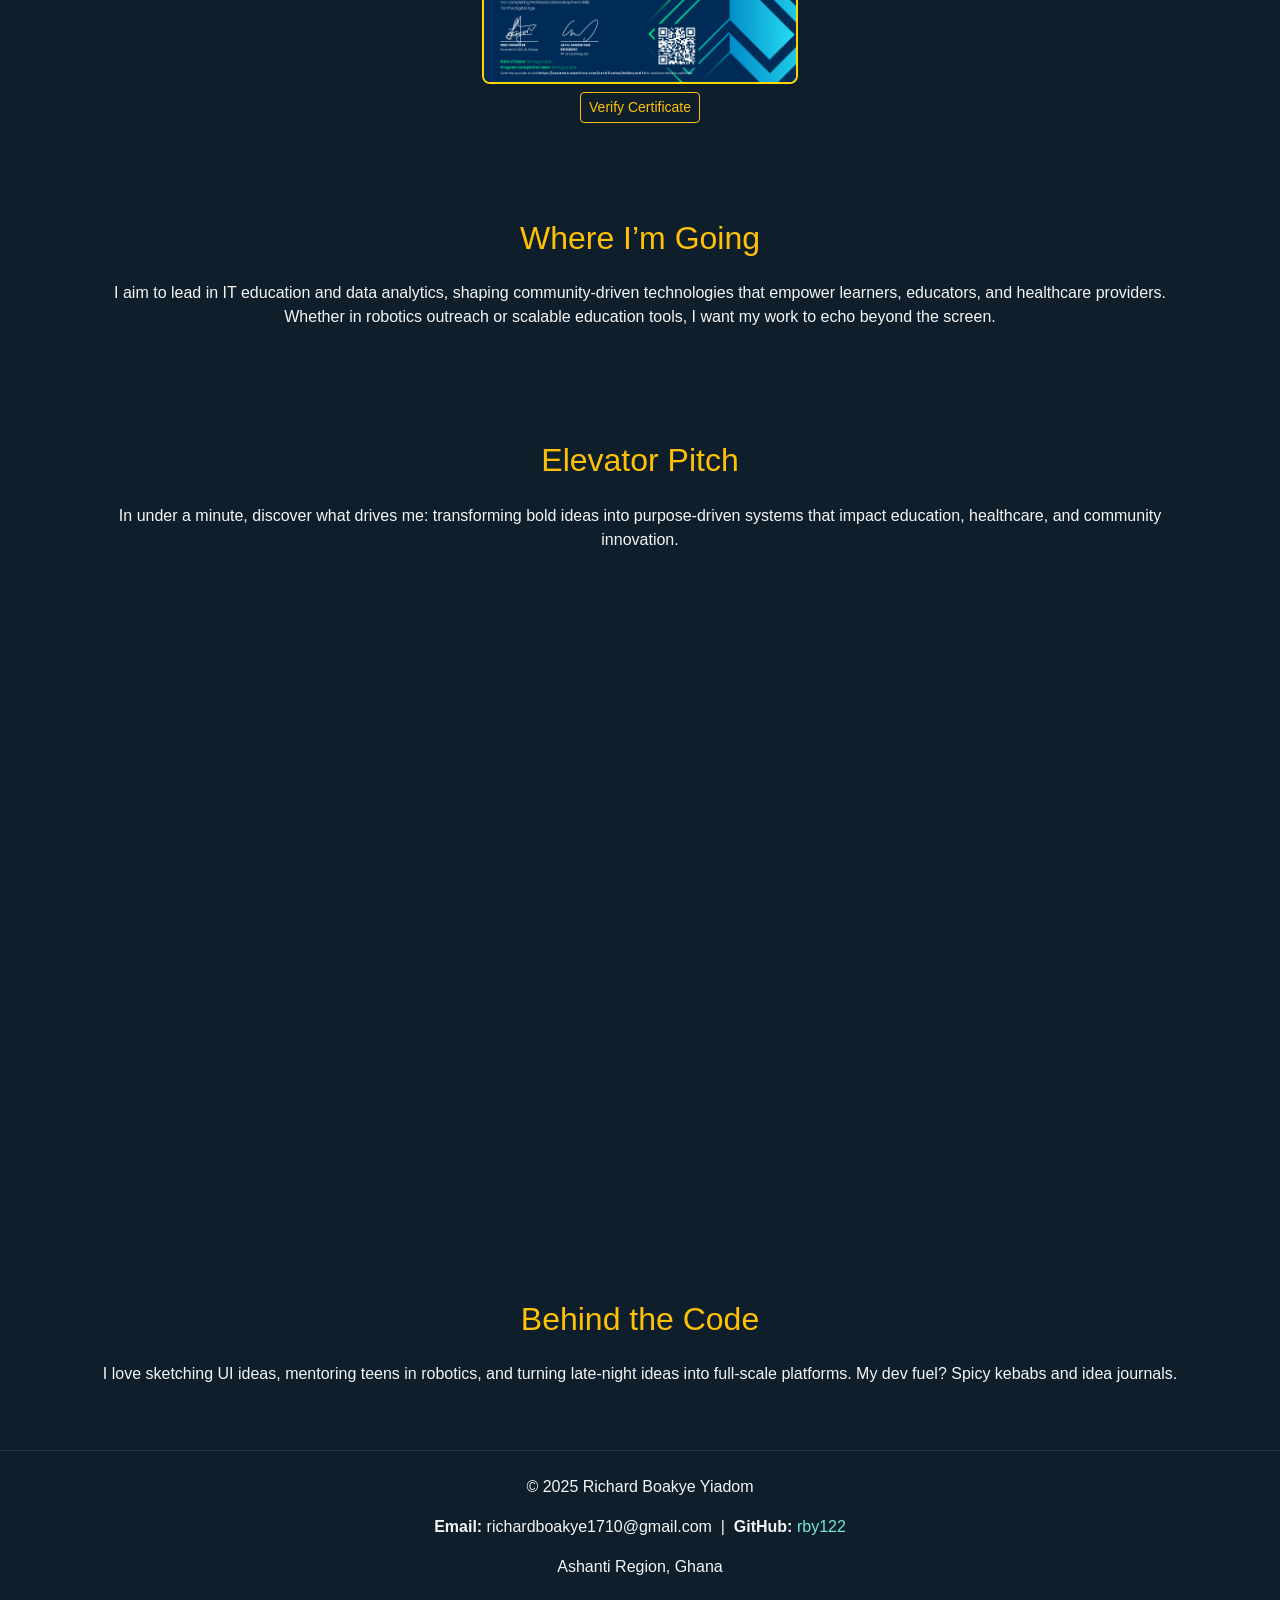
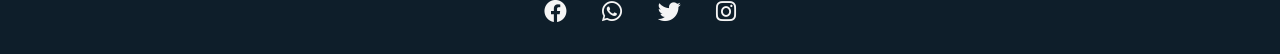
==== commit 811144b8: "Update About.html" ====
--- a/About.html
+++ b/About.html
@@ -150,56 +150,67 @@
   </p>
 </section>
 
-  <section class="container py-5">
-  <h2 class="text-warning text-center mb-4">Certifications & Achievements</h2>
+<section class="container py-5">
+  <h2 class="text-warning text-center mb-4">
+    <i data-feather="award" class="me-2"></i> Certifications & Achievements
+  </h2>
+
   <div id="certCarousel" class="carousel slide" data-bs-ride="carousel">
     <div class="carousel-inner text-center">
 
       <!-- Certification 1 -->
-     <!-- Certification 1 -->
-<div class="carousel-item active text-center">
-  <h5 class="text-warning mb-2">
-    <i data-feather="award" class="me-2"></i> ALX Professional Foundations Certificate
-  </h5>
-  <p class="text-light mb-3">Issued by <strong>ALX</strong> · August 2025</p>
-  <img src="images/professional-foundations-certificate.png" 
-       alt="ALX Professional Foundations Certificate" 
-       style="max-height: 180px; border: 2px solid #FFD700; border-radius: 8px;">
-  <div class="mt-2">
-    <a href="https://savanna.alxafrica.com/certificates/m56csJnGTS" 
-       target="_blank" rel="noopener noreferrer" 
-       class="btn btn-outline-warning btn-sm">
-      Verify Certificate
-    </a>
-  </div>
-</div>
+      <div class="carousel-item active text-center">
+        <h5 class="text-warning mb-2">
+          <i data-feather="award" class="me-2"></i> ALX Professional Foundations Certificate
+        </h5>
+        <p class="text-light mb-3">Issued by <strong>ALX</strong> · August 2025</p>
+        <img src="images/professional-foundations-certificate.png" 
+             alt="ALX Professional Foundations Certificate" 
+             style="max-height: 180px; border: 2px solid #FFD700; border-radius: 8px;">
+        <div class="mt-2">
+          <a href="https://savanna.alxafrica.com/certificates/m56csJnGTS" 
+             target="_blank" rel="noopener noreferrer" 
+             class="btn btn-outline-warning btn-sm">
+            Verify Certificate
+          </a>
+        </div>
+      </div>
 
       <!-- Certification 2 -->
-      <div class="carousel-item">
-        <h5 class="text-info">Responsive Web Design</h5>
-        <p>Issued by FreeCodeCamp · June 2025</p>
-        <img src="images/fcc-cert.png" alt="FreeCodeCamp Certification" style="max-height: 150px;">
+      <div class="carousel-item text-center">
+        <h5 class="text-info mb-2">
+          <i data-feather="code" class="me-2"></i> Responsive Web Design
+        </h5>
+        <p class="text-light mb-3">Issued by <strong>FreeCodeCamp</strong> · June 2025</p>
+        <img src="images/fcc-cert.png" 
+             alt="FreeCodeCamp Responsive Web Design Certificate" 
+             style="max-height: 180px; border: 2px solid #17A2B8; border-radius: 8px;">
       </div>
 
       <!-- Certification 3 -->
-      <div class="carousel-item">
-        <h5 class="text-info">Power BI for Beginners</h5>
-        <p>Issued by Microsoft · May 2025</p>
-        <img src="images/ms-cert.png" alt="Microsoft Certification" style="max-height: 150px;">
+      <div class="carousel-item text-center">
+        <h5 class="text-info mb-2">
+          <i data-feather="bar-chart-2" class="me-2"></i> Power BI for Beginners
+        </h5>
+        <p class="text-light mb-3">Issued by <strong>Microsoft</strong> · May 2025</p>
+        <img src="images/ms-cert.png" 
+             alt="Microsoft Power BI Certificate" 
+             style="max-height: 180px; border: 2px solid #17A2B8; border-radius: 8px;">
       </div>
 
-<!-- Certifications -->  will update it with my certifications soon
-
-
-      
-    </div>
-
-    <!-- Carousel controls -->
+      <!-- Future Certifications -->
+      <!-- Add more carousel-item blocks here as you earn new certifications -->
+
+    </div>
+
+    <!-- Carousel Controls -->
     <button class="carousel-control-prev" type="button" data-bs-target="#certCarousel" data-bs-slide="prev">
-      <span class="carousel-control-prev-icon"></span>
+      <span class="carousel-control-prev-icon" aria-hidden="true"></span>
+      <span class="visually-hidden">Previous</span>
     </button>
     <button class="carousel-control-next" type="button" data-bs-target="#certCarousel" data-bs-slide="next">
-      <span class="carousel-control-next-icon"></span>
+      <span class="carousel-control-next-icon" aria-hidden="true"></span>
+      <span class="visually-hidden">Next</span>
     </button>
   </div>
 </section>
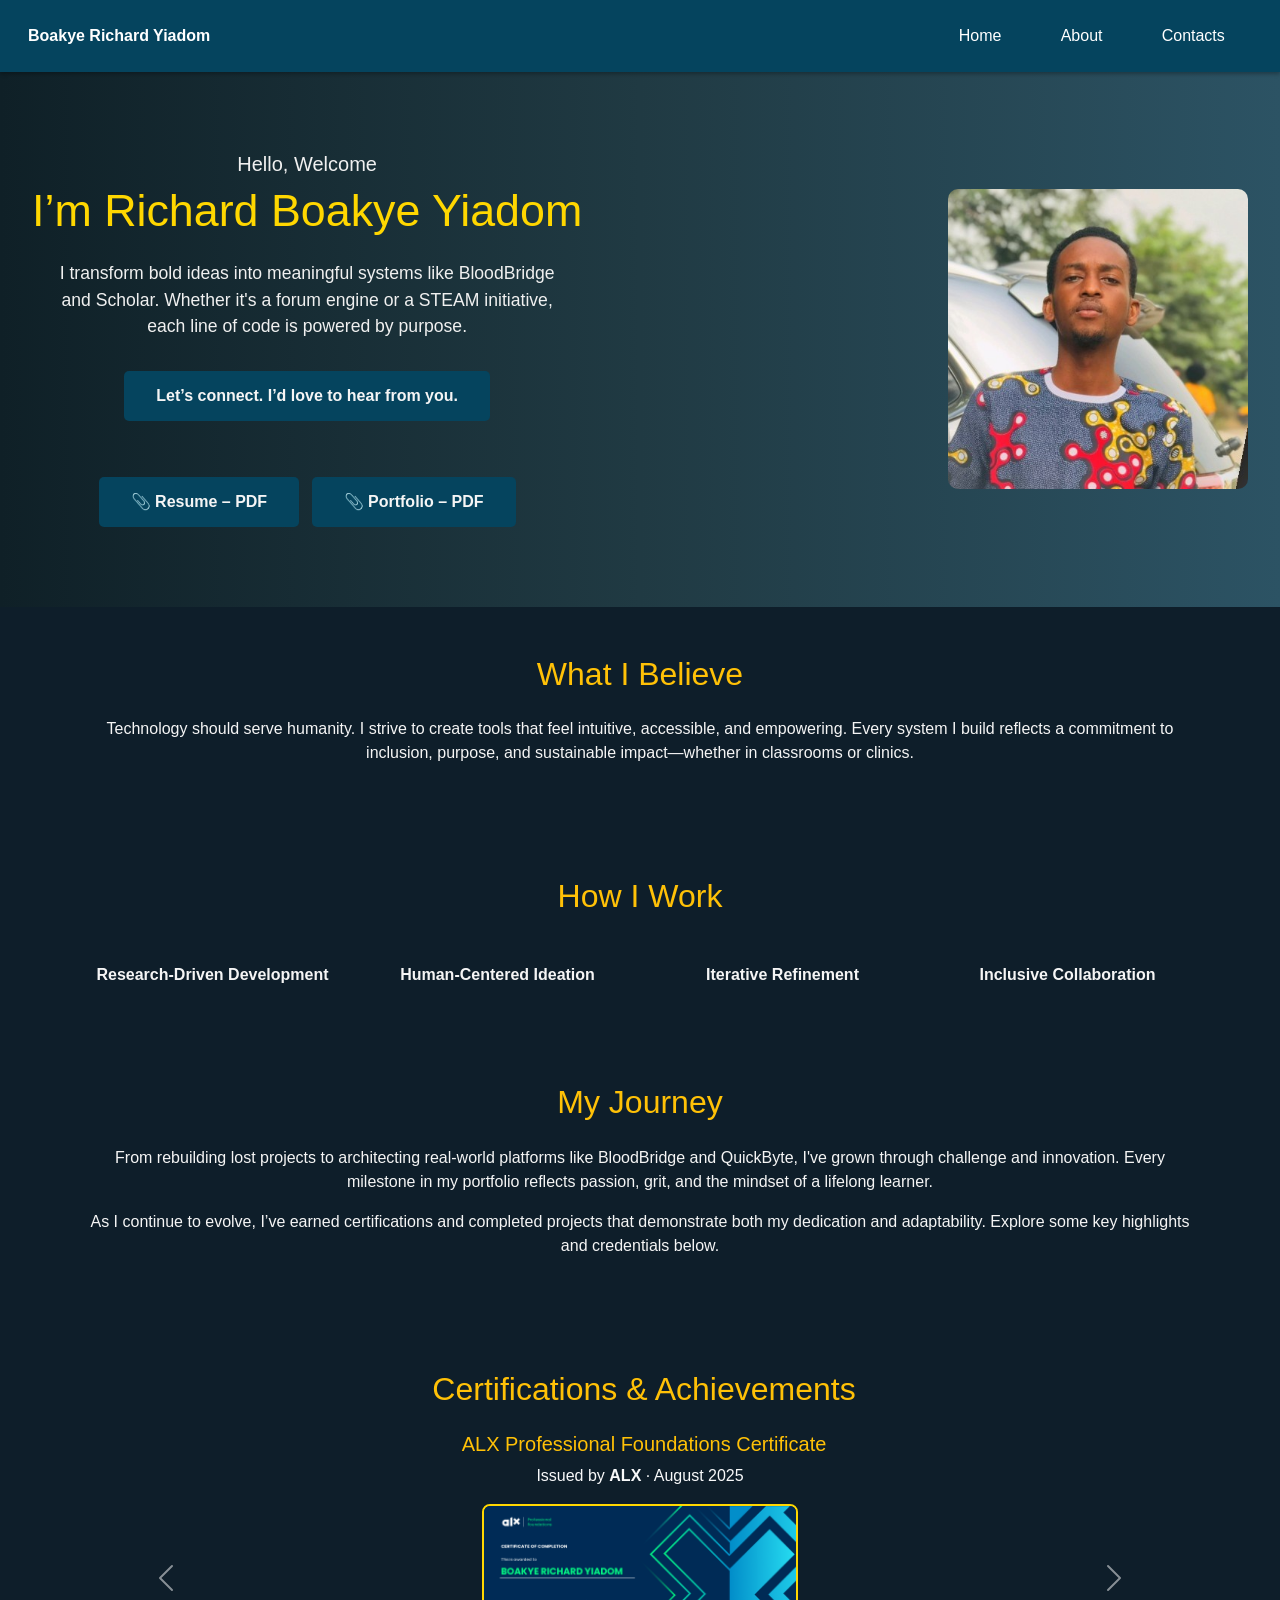
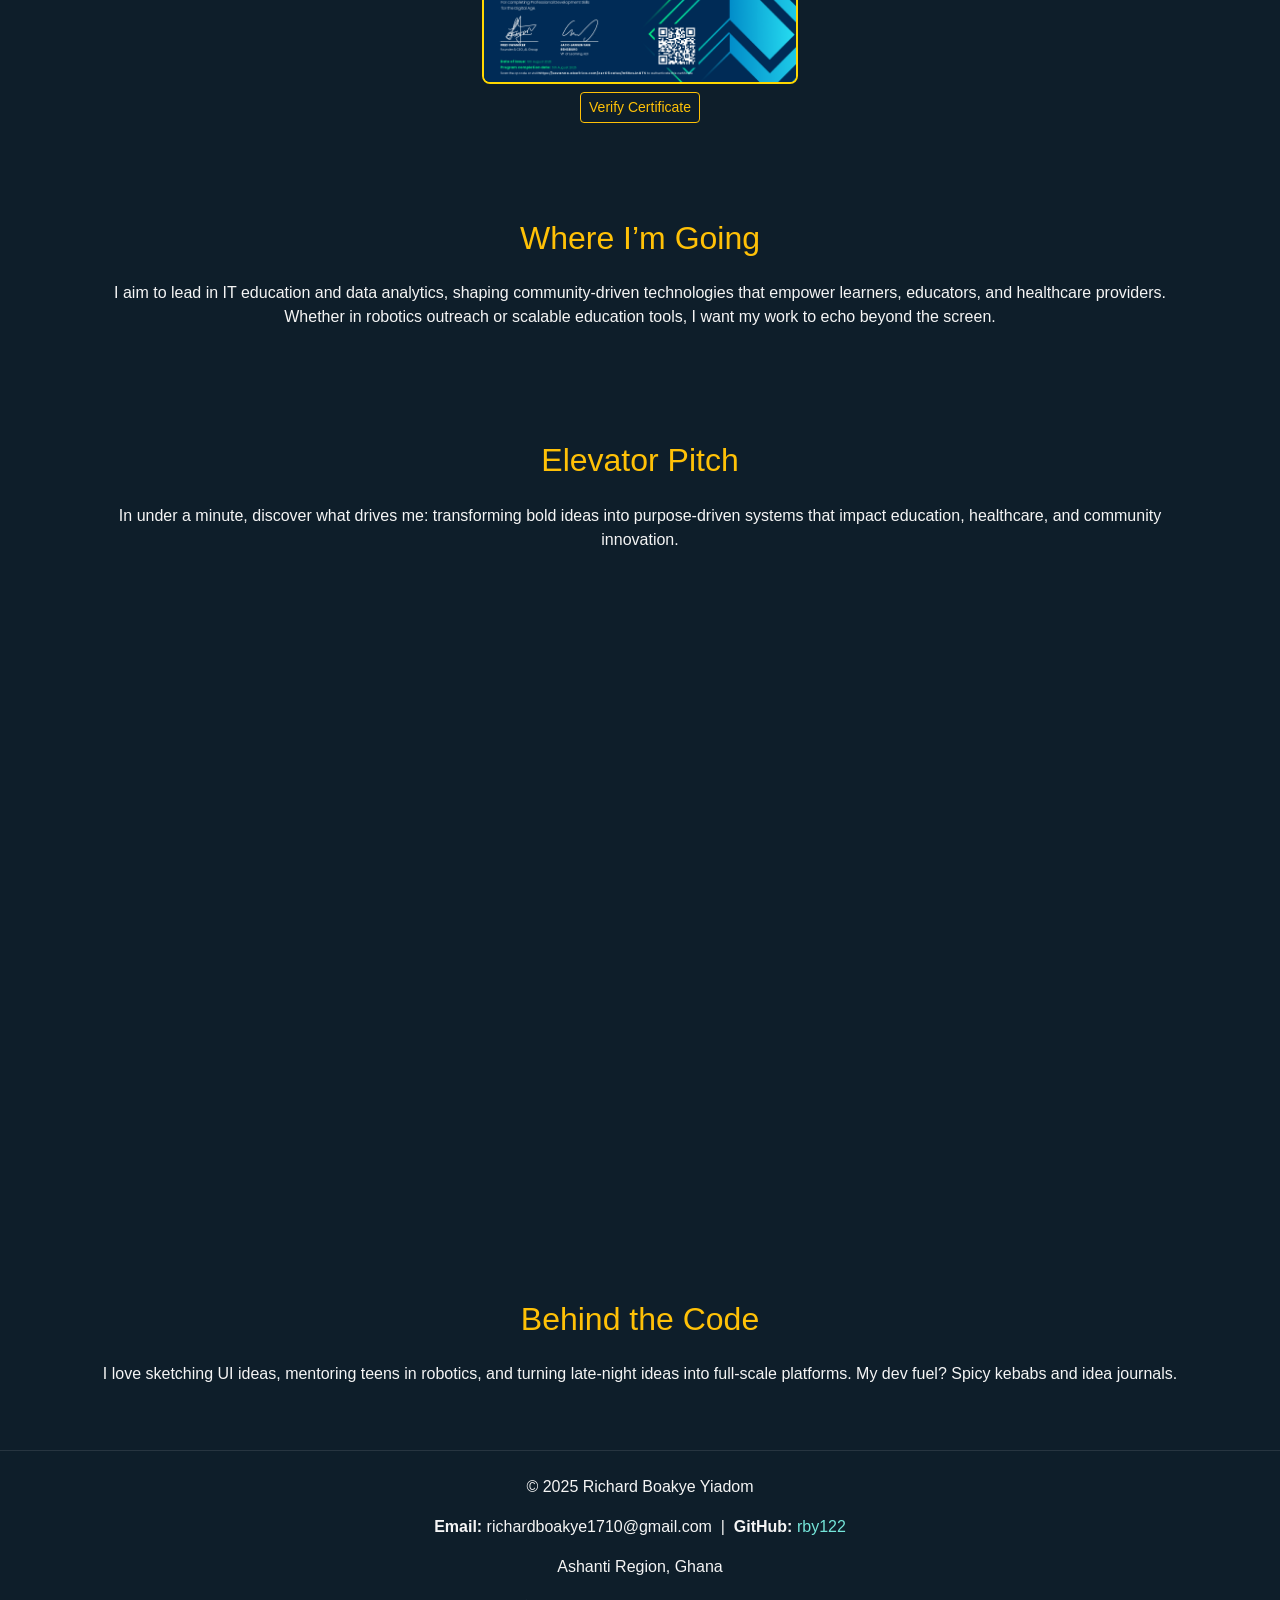
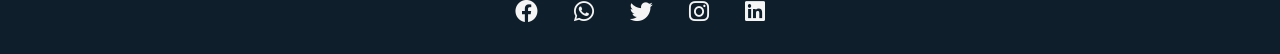
==== commit 5b323464: "Update About.html" ====
--- a/About.html
+++ b/About.html
@@ -239,8 +239,8 @@
   <p>I love sketching UI ideas, mentoring teens in robotics, and turning late-night ideas into full-scale platforms. My dev fuel? Spicy kebabs and idea journals.</p>
 </section>
 
-  <!-- Footer -->
- <footer class="text-center py-4" style="font-family: 'Segoe UI', sans-serif; font-size: 1rem;">
+ <!-- Footer -->
+  <footer class="text-center py-4" style="font-family: 'Segoe UI', sans-serif; font-size: 1rem;">
   <p>&copy; 2025 Richard Boakye Yiadom</p>
 
   <p>
@@ -254,11 +254,23 @@
   </p>
 
   <div class="social-icons mt-3" style="font-size: 1.2rem;">
-    <a href="https://facebook.com/YourProfile" target="_blank" class="me-3"><i class="fab fa-facebook"></i></a>
-    <a href="https://wa.me/233596833199" target="_blank" class="me-3"><i class="fab fa-whatsapp"></i></a>
-    <a href="https://x.com/YourProfile" target="_blank" class="me-3"><i class="fab fa-twitter"></i></a>
-    <a href="https://instagram.com/YourProfile" target="_blank"><i class="fab fa-instagram"></i></a>
-  </div>
+  <a href="https://www.facebook.com/me/" target="_blank" class="me-3" aria-label="Facebook">
+    <i class="fab fa-facebook"></i>
+  </a>
+  <a href="https://wa.me/233596833199" target="_blank" class="me-3" aria-label="WhatsApp">
+    <i class="fab fa-whatsapp"></i>
+  </a>
+  <a href="https://x.com/RICHARD35250961" target="_blank" class="me-3" aria-label="Twitter">
+    <i class="fab fa-twitter"></i>
+  </a>
+  <a href="https://www.instagram.com/richar_d_estiny" target="_blank" class="me-3" aria-label="Instagram">
+    <i class="fab fa-instagram"></i>
+  </a>
+  <a href="https://www.linkedin.com/in/richard-boakye-08bb19266" target="_blank" aria-label="LinkedIn">
+    <i class="fab fa-linkedin"></i>
+  </a>
+</div>
+
 </footer>
 
 
